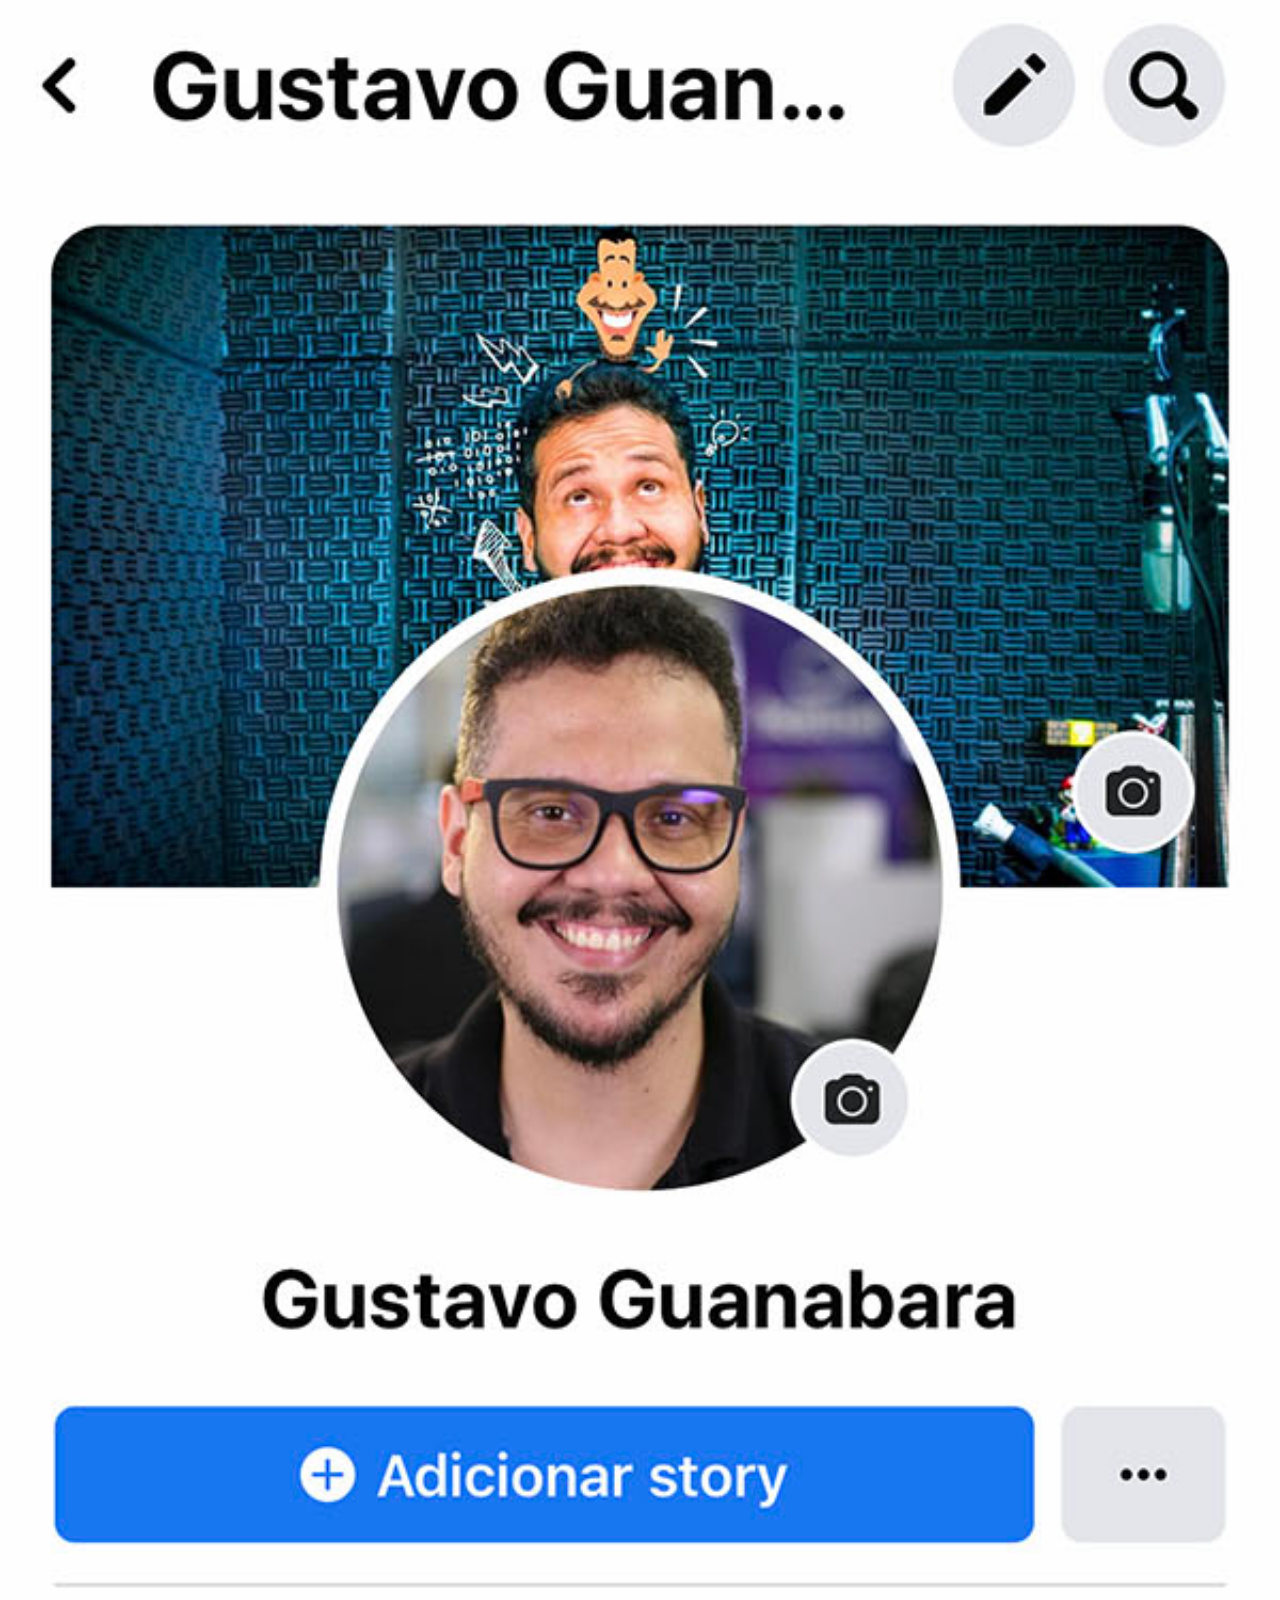
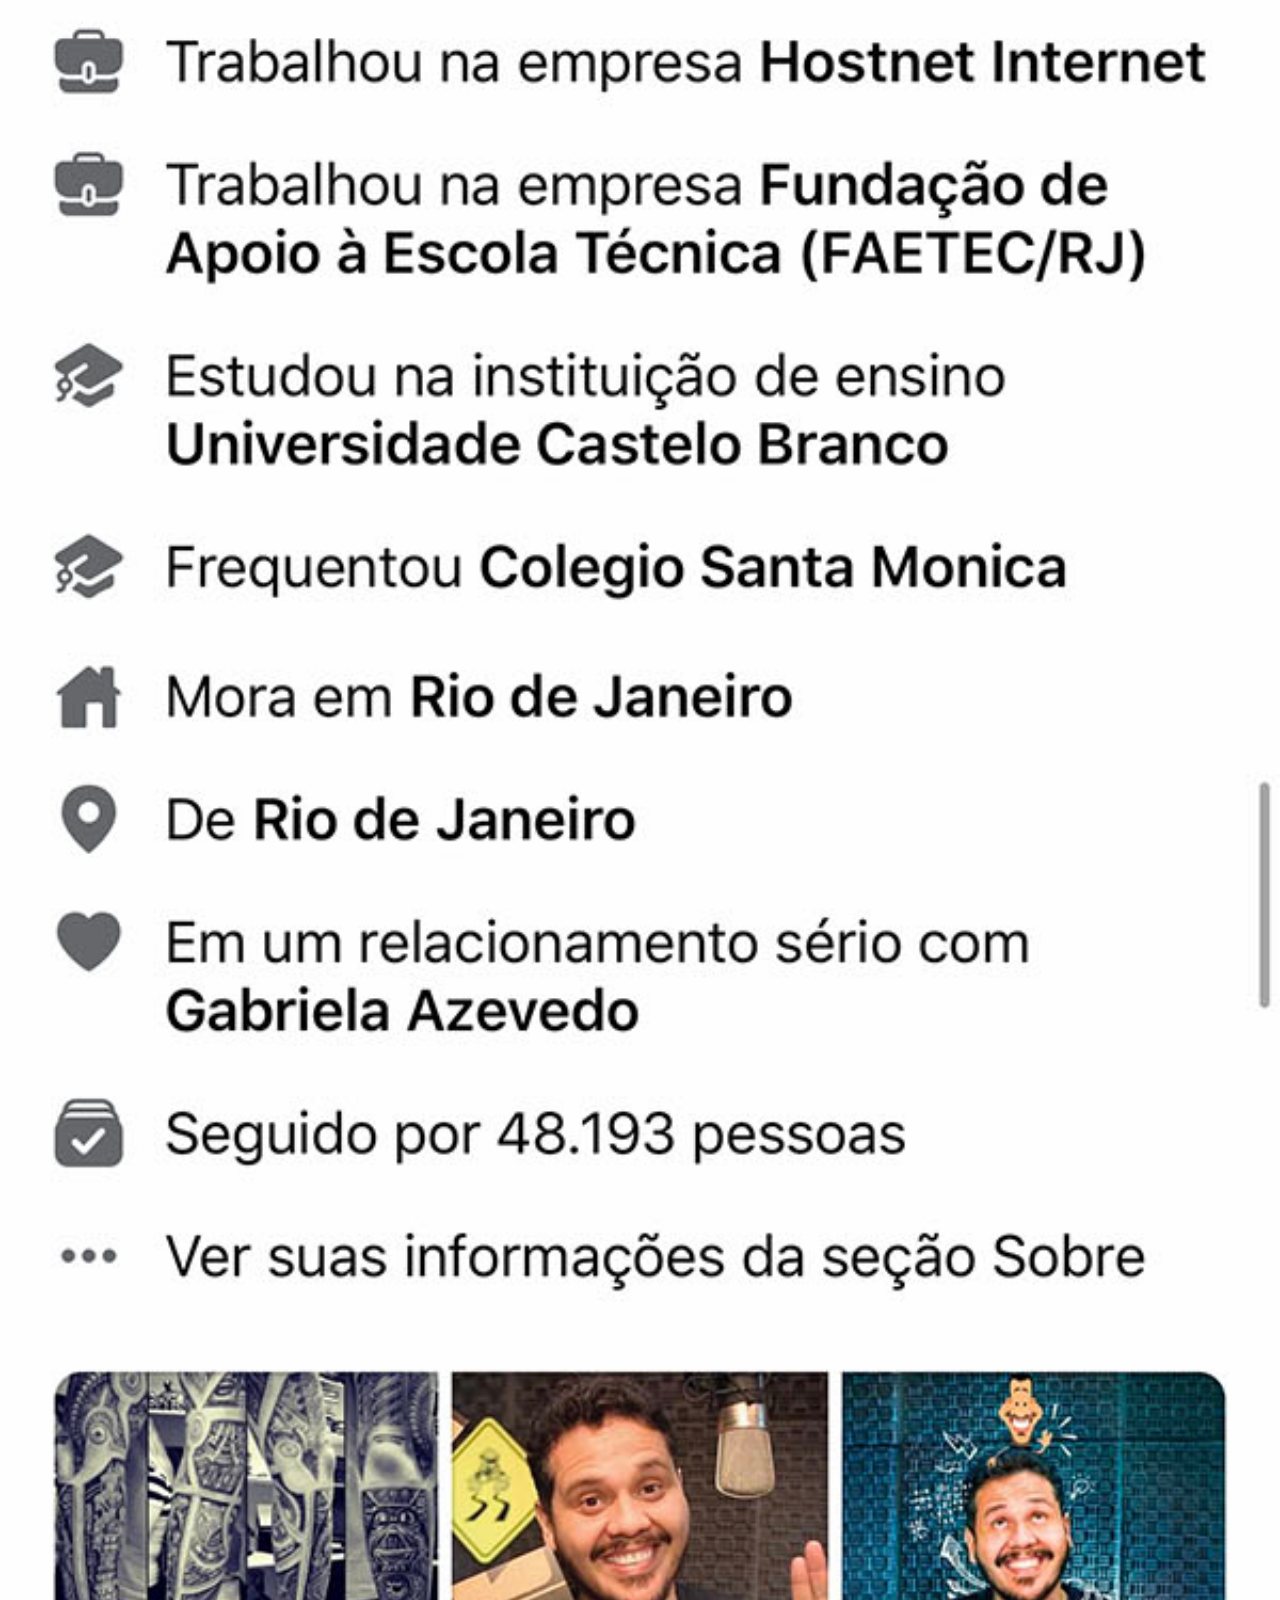
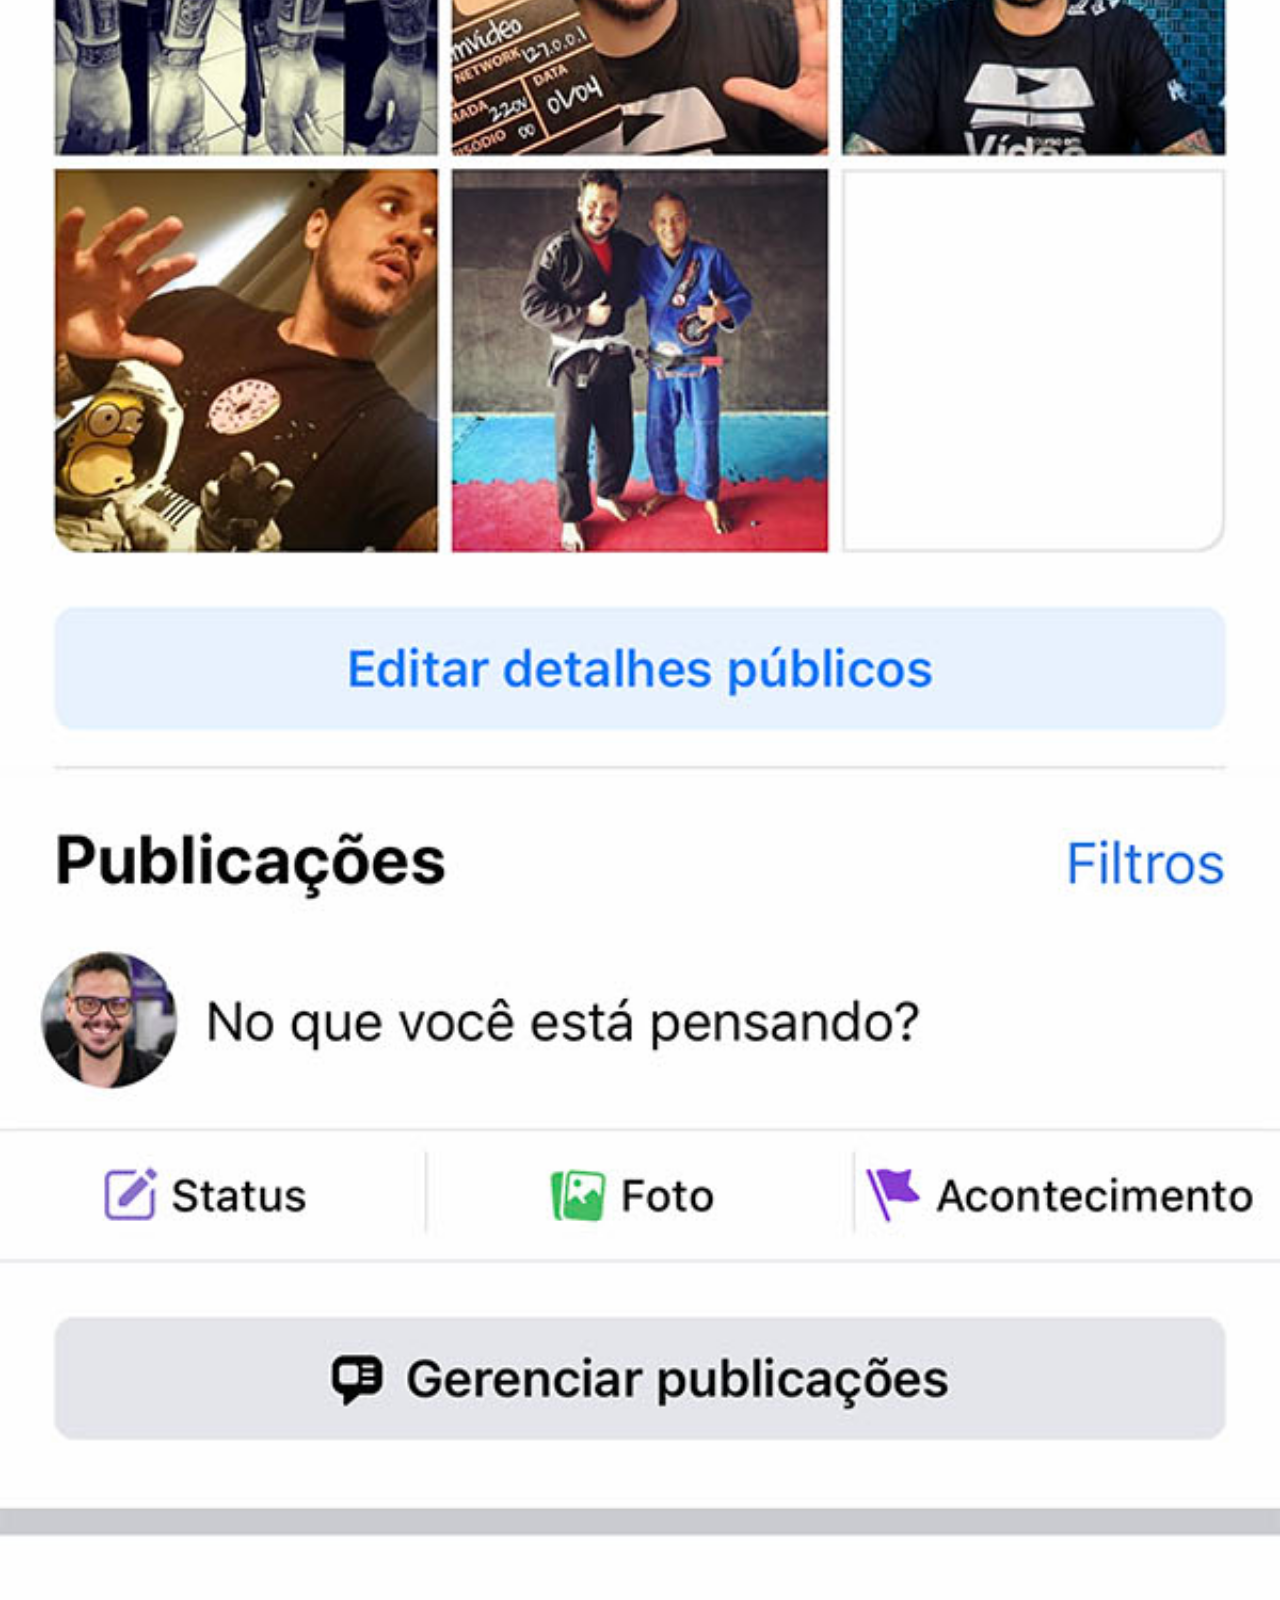
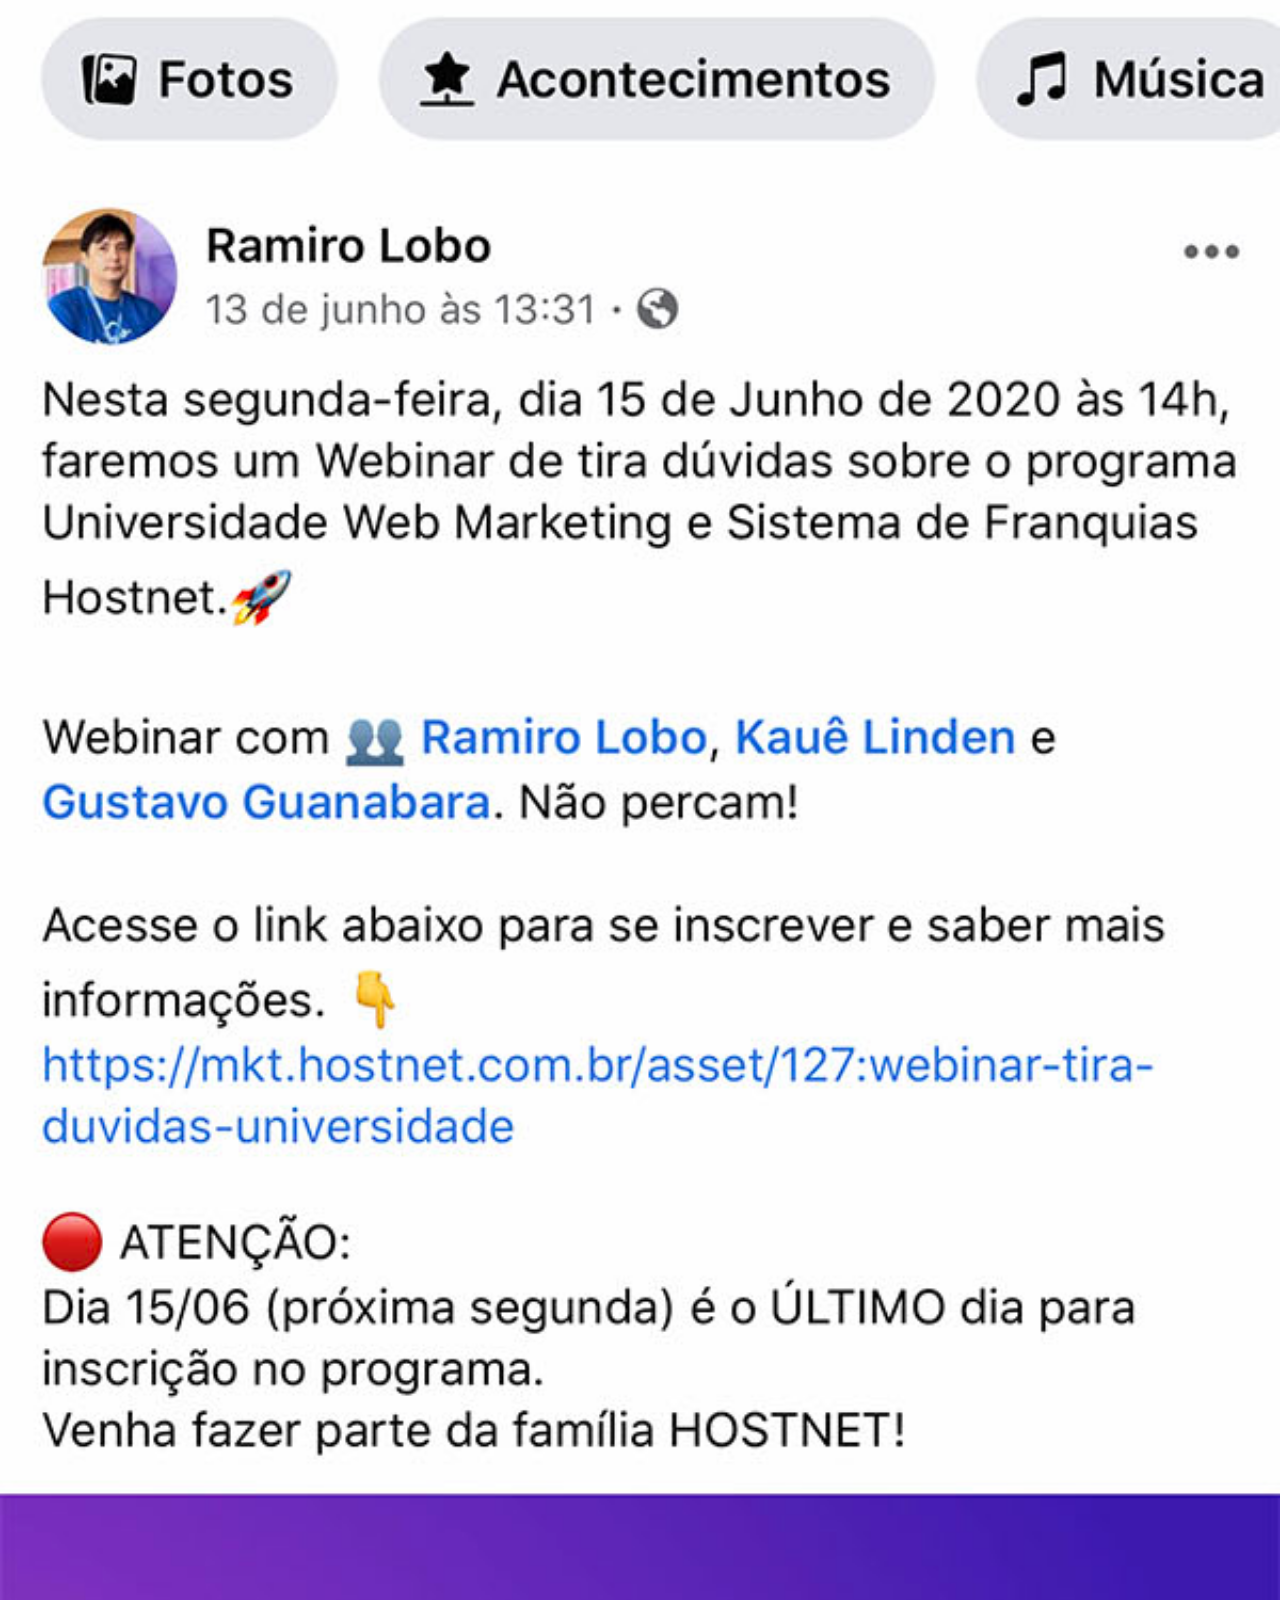
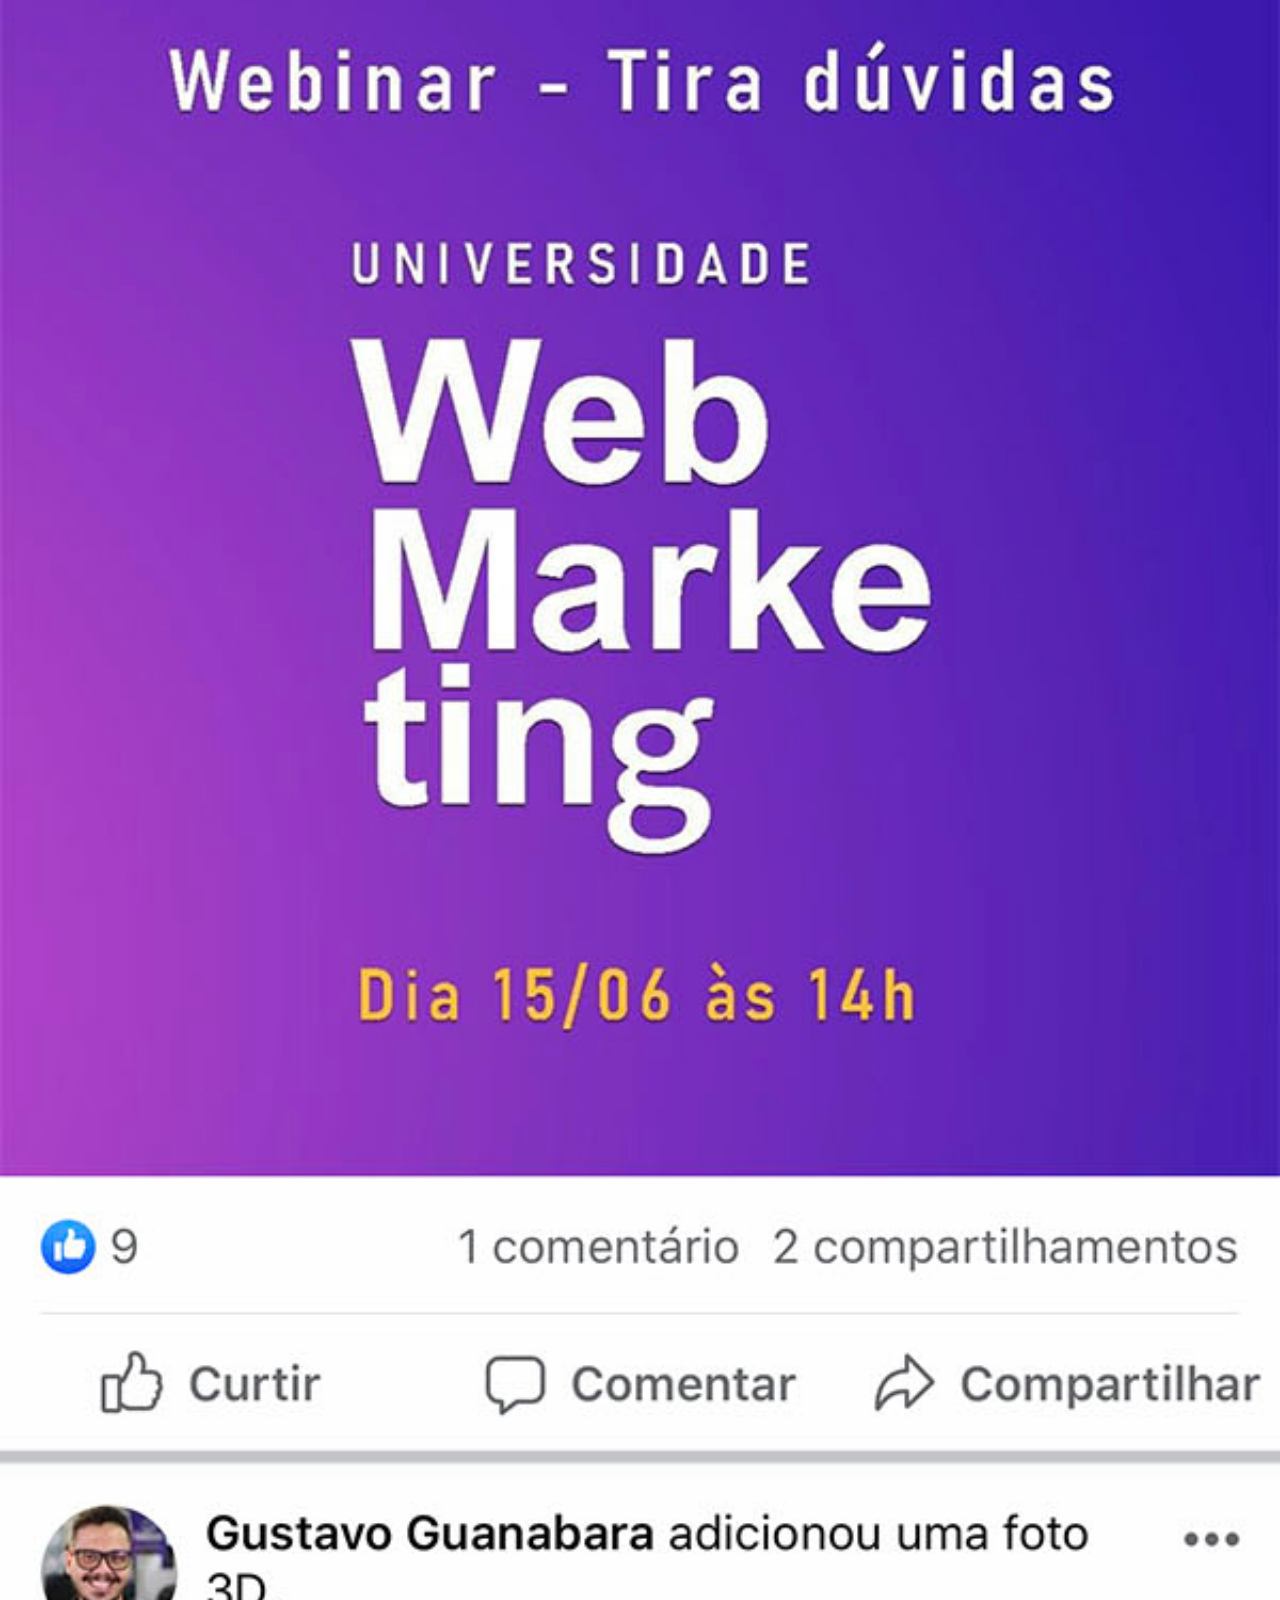
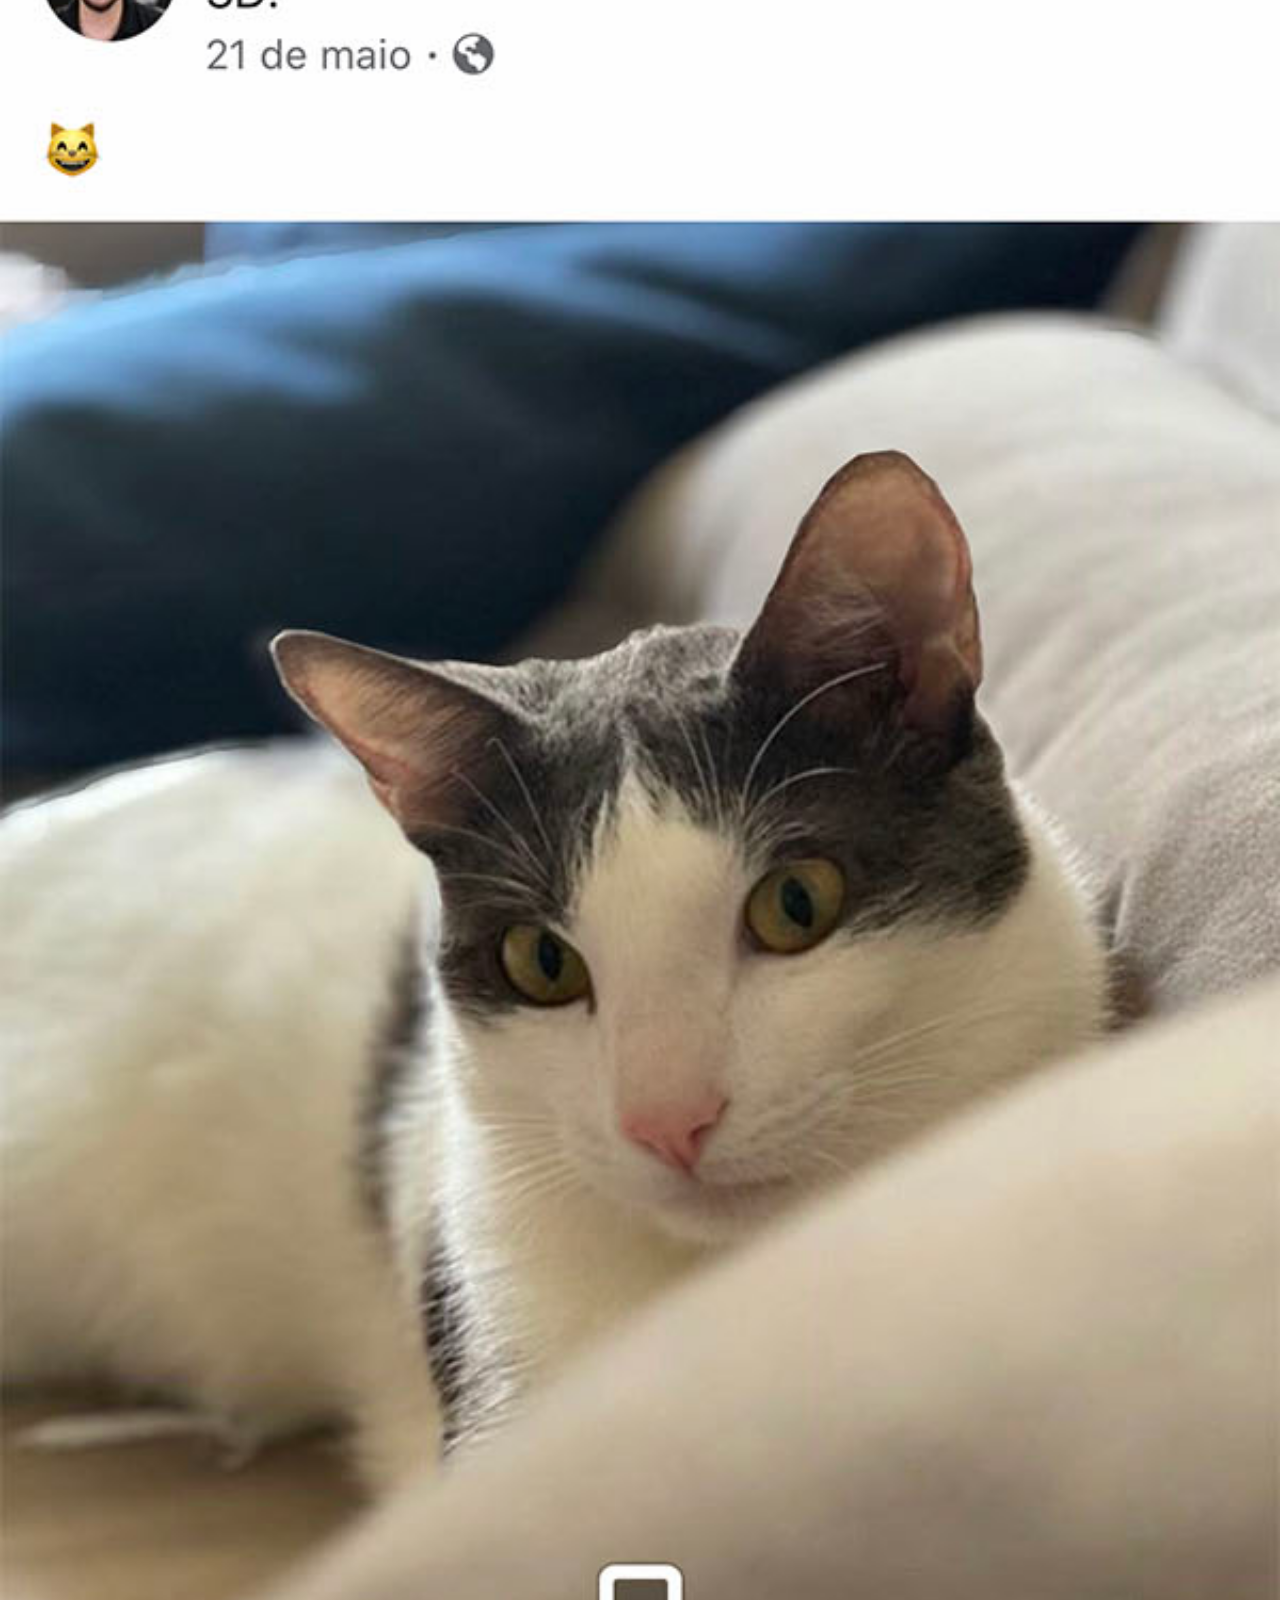
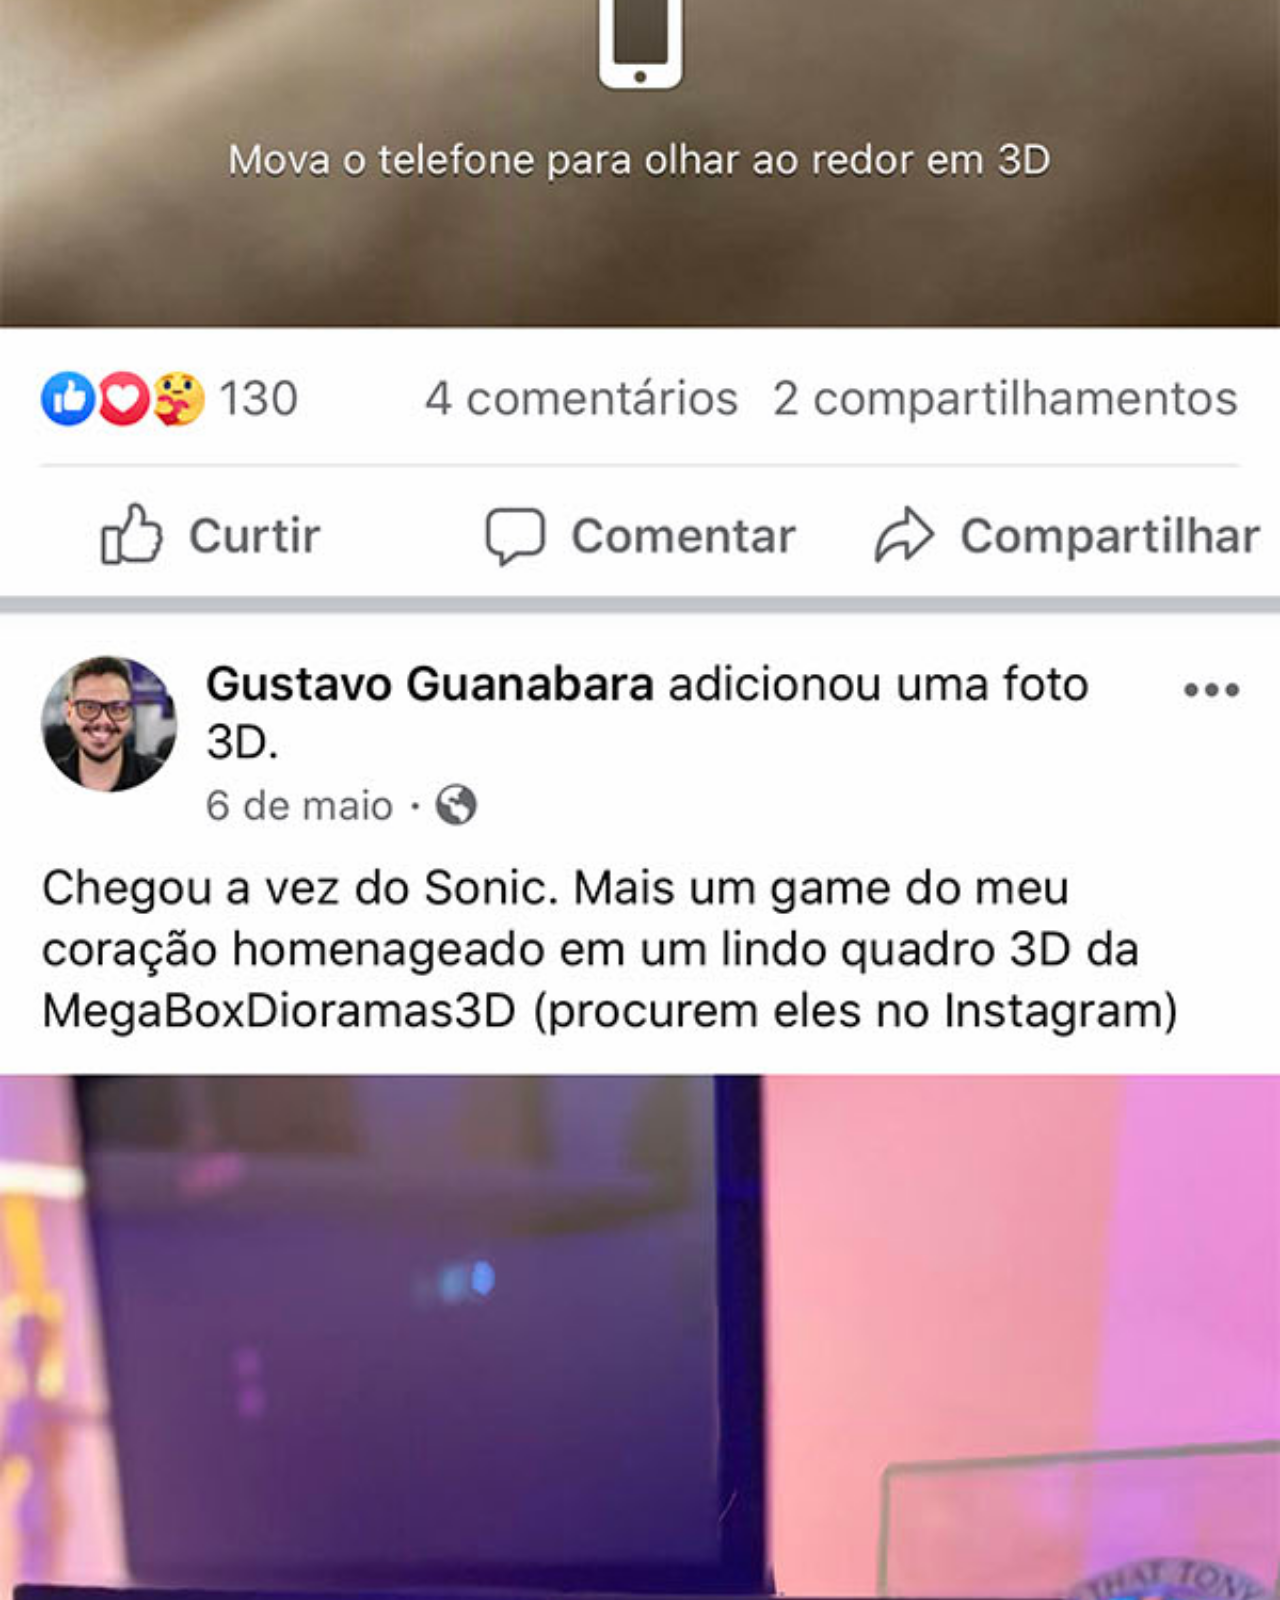
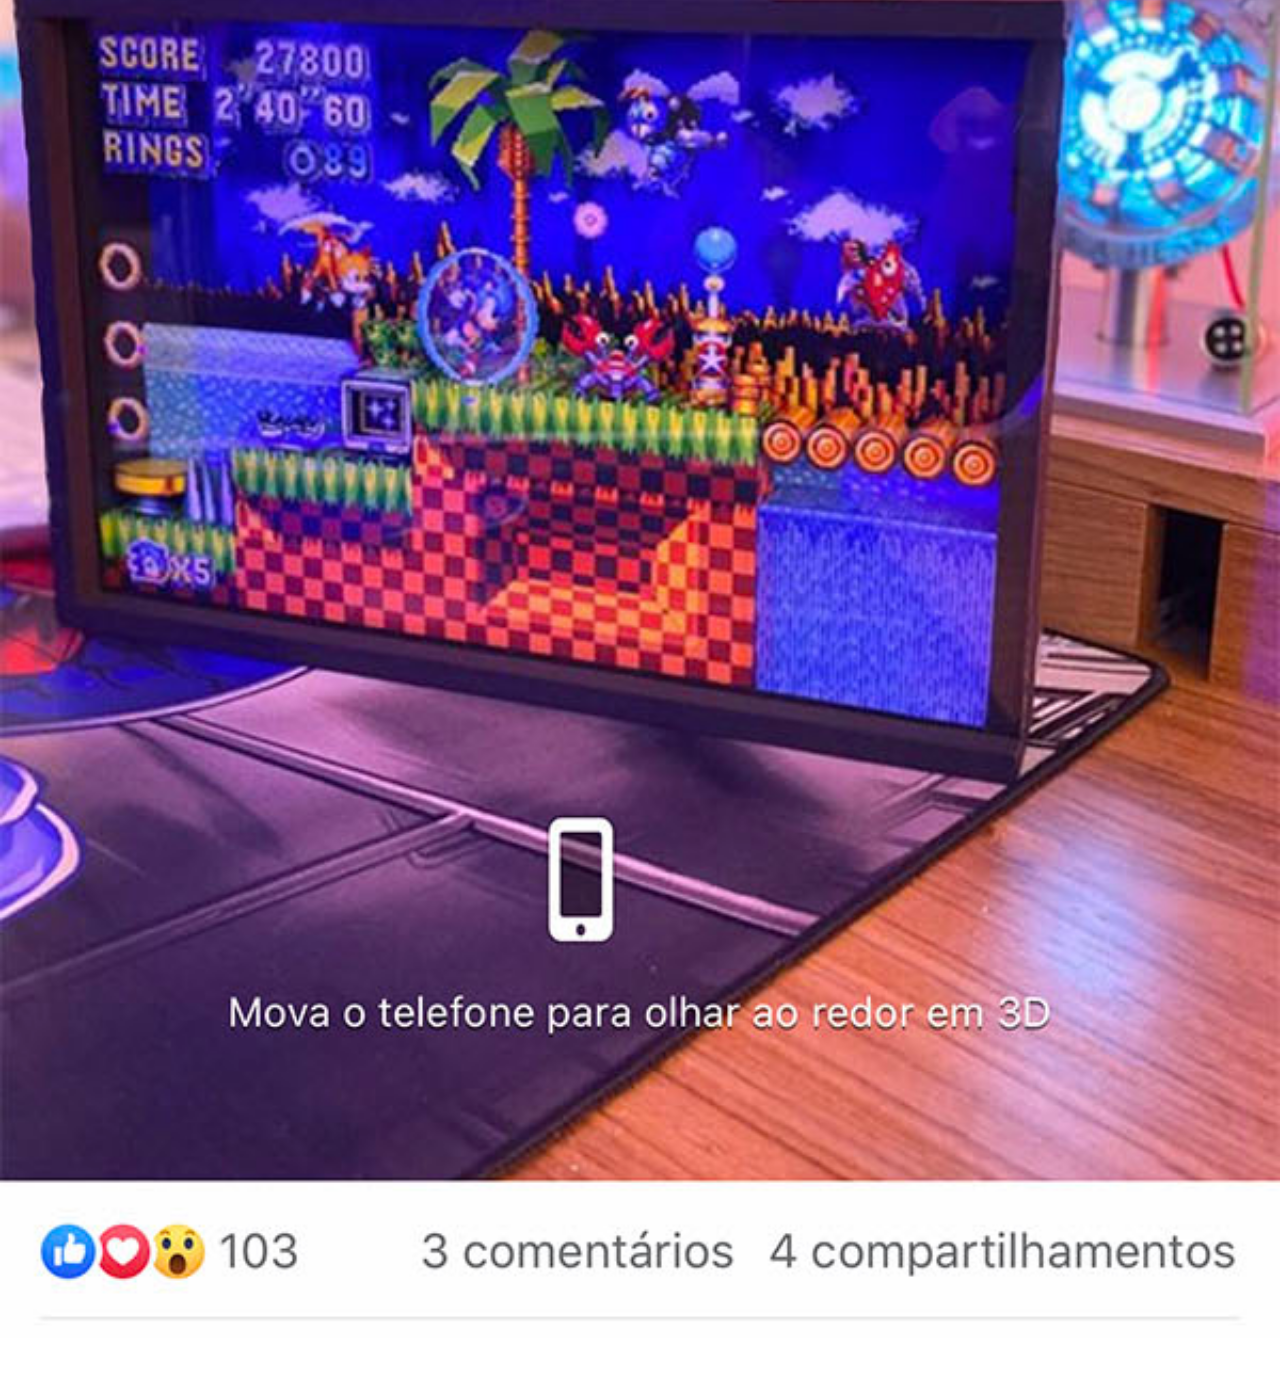
==== facebook.html @ 780e92a7 "adicionando arquivos" ====
<!DOCTYPE html>
<html lang="pt-br">
<head>
    <meta charset="UTF-8">
    <meta name="viewport" content="width=device-width, initial-scale=1.0">
    <title>Facebook</title>
    <link rel="stylesheet" href="estilo/social.css">
</head>
<body>
    <img src="imagens/tela-facebook.jpg" alt="Facebook">
    <a href="https://www.facebook.com/gustavoguanabara" target="_blank">ACESSE</a>
</body>
</html>
---- estilo/social.css ----
*{
    margin: 0;
    padding: 0;
    font-family: Arial, Helvetica, sans-serif;
}

::-webkit-scrollbar{
    width: 0px;
    height: 0px;
}

img{
    width: 100vw;
}

a{
    display: block;
    text-decoration: none;
    text-align: center;
    color: white;
    font-weight: bolder;
    padding: 20px;
}

a:hover{
    background-color: red;
}
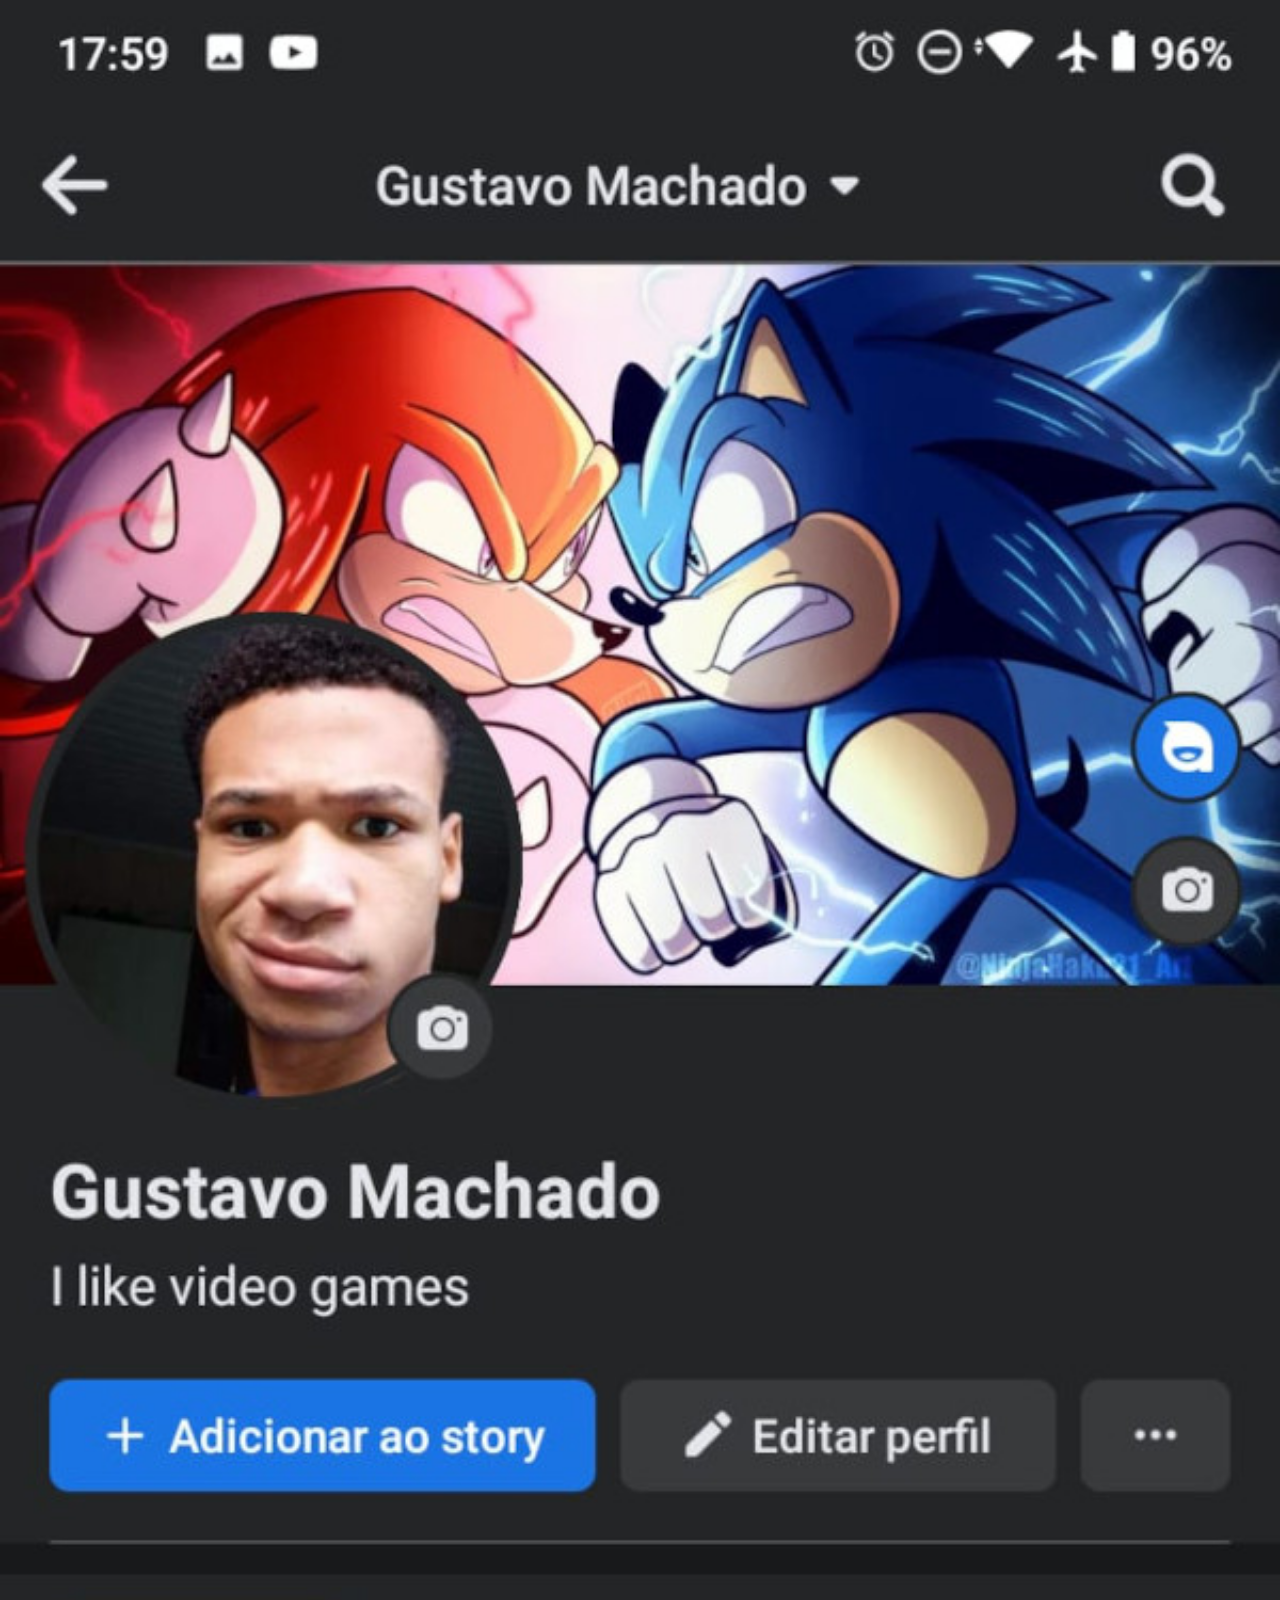
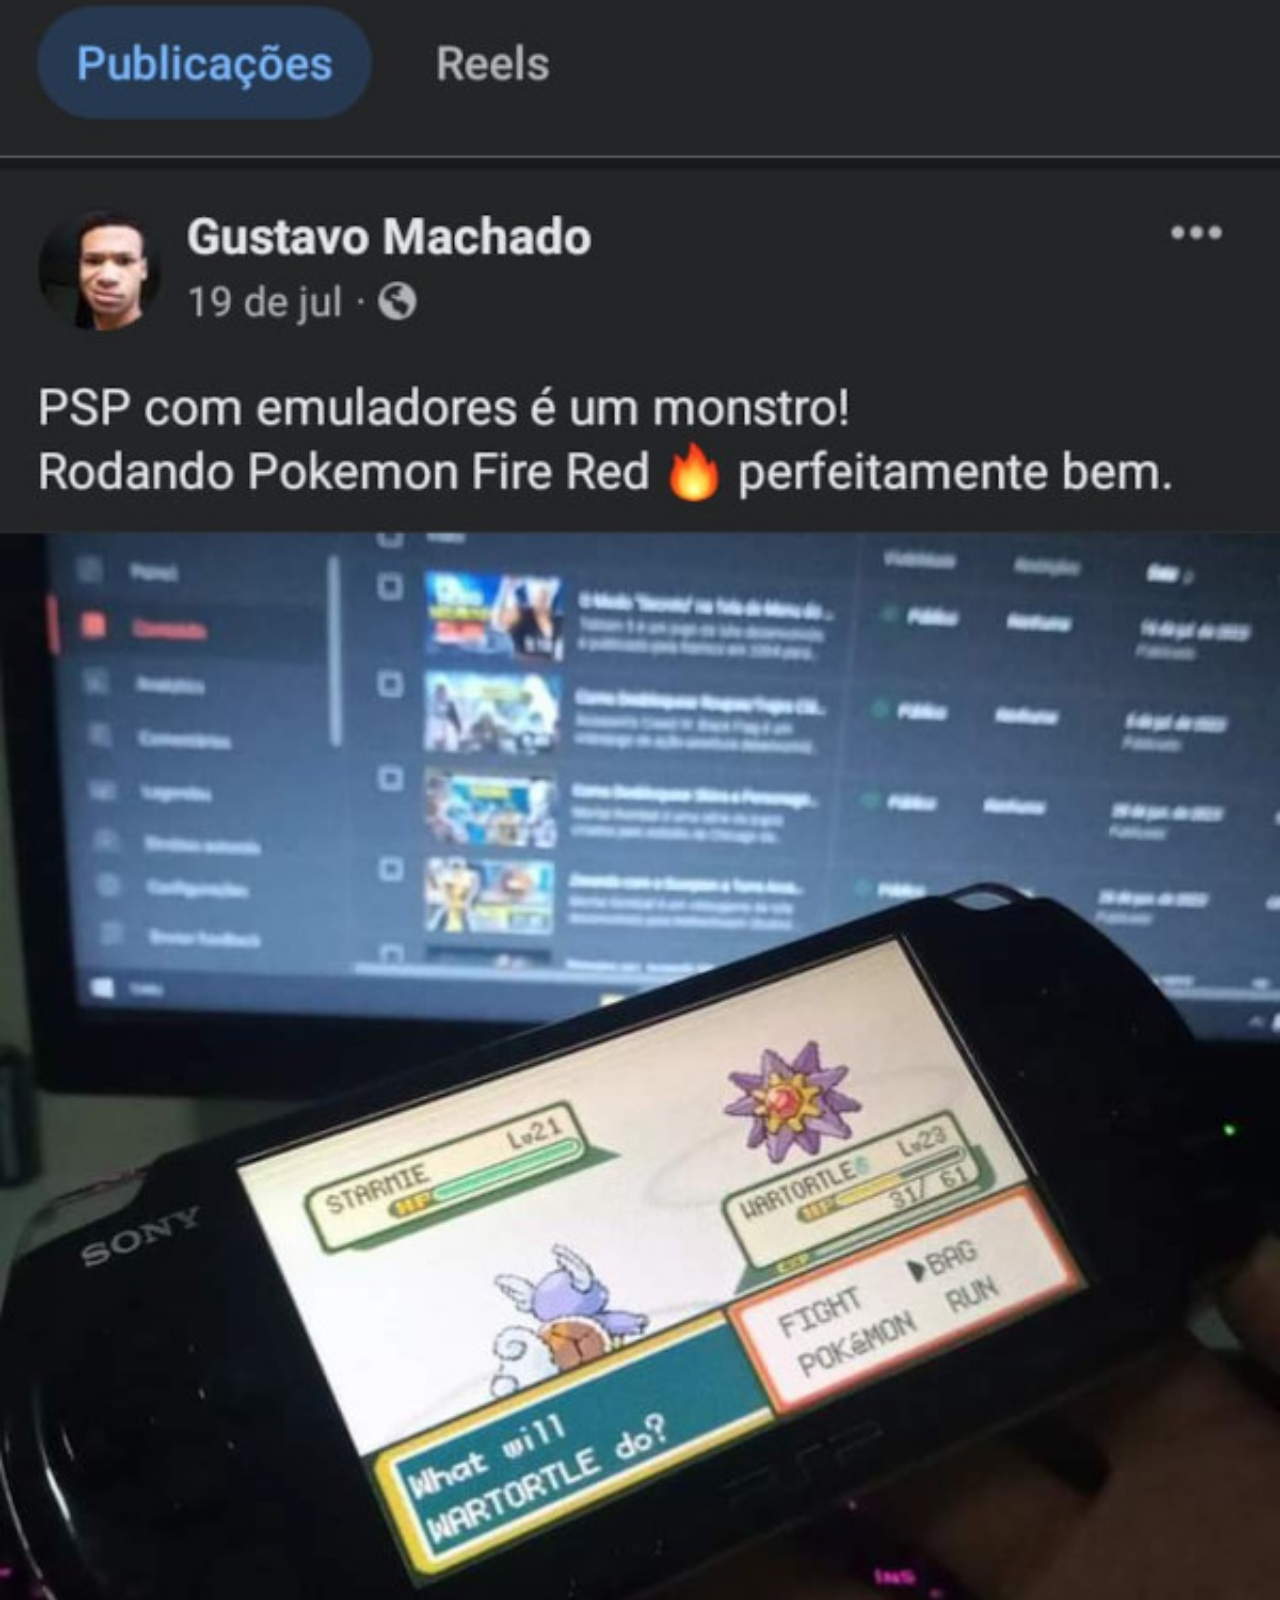
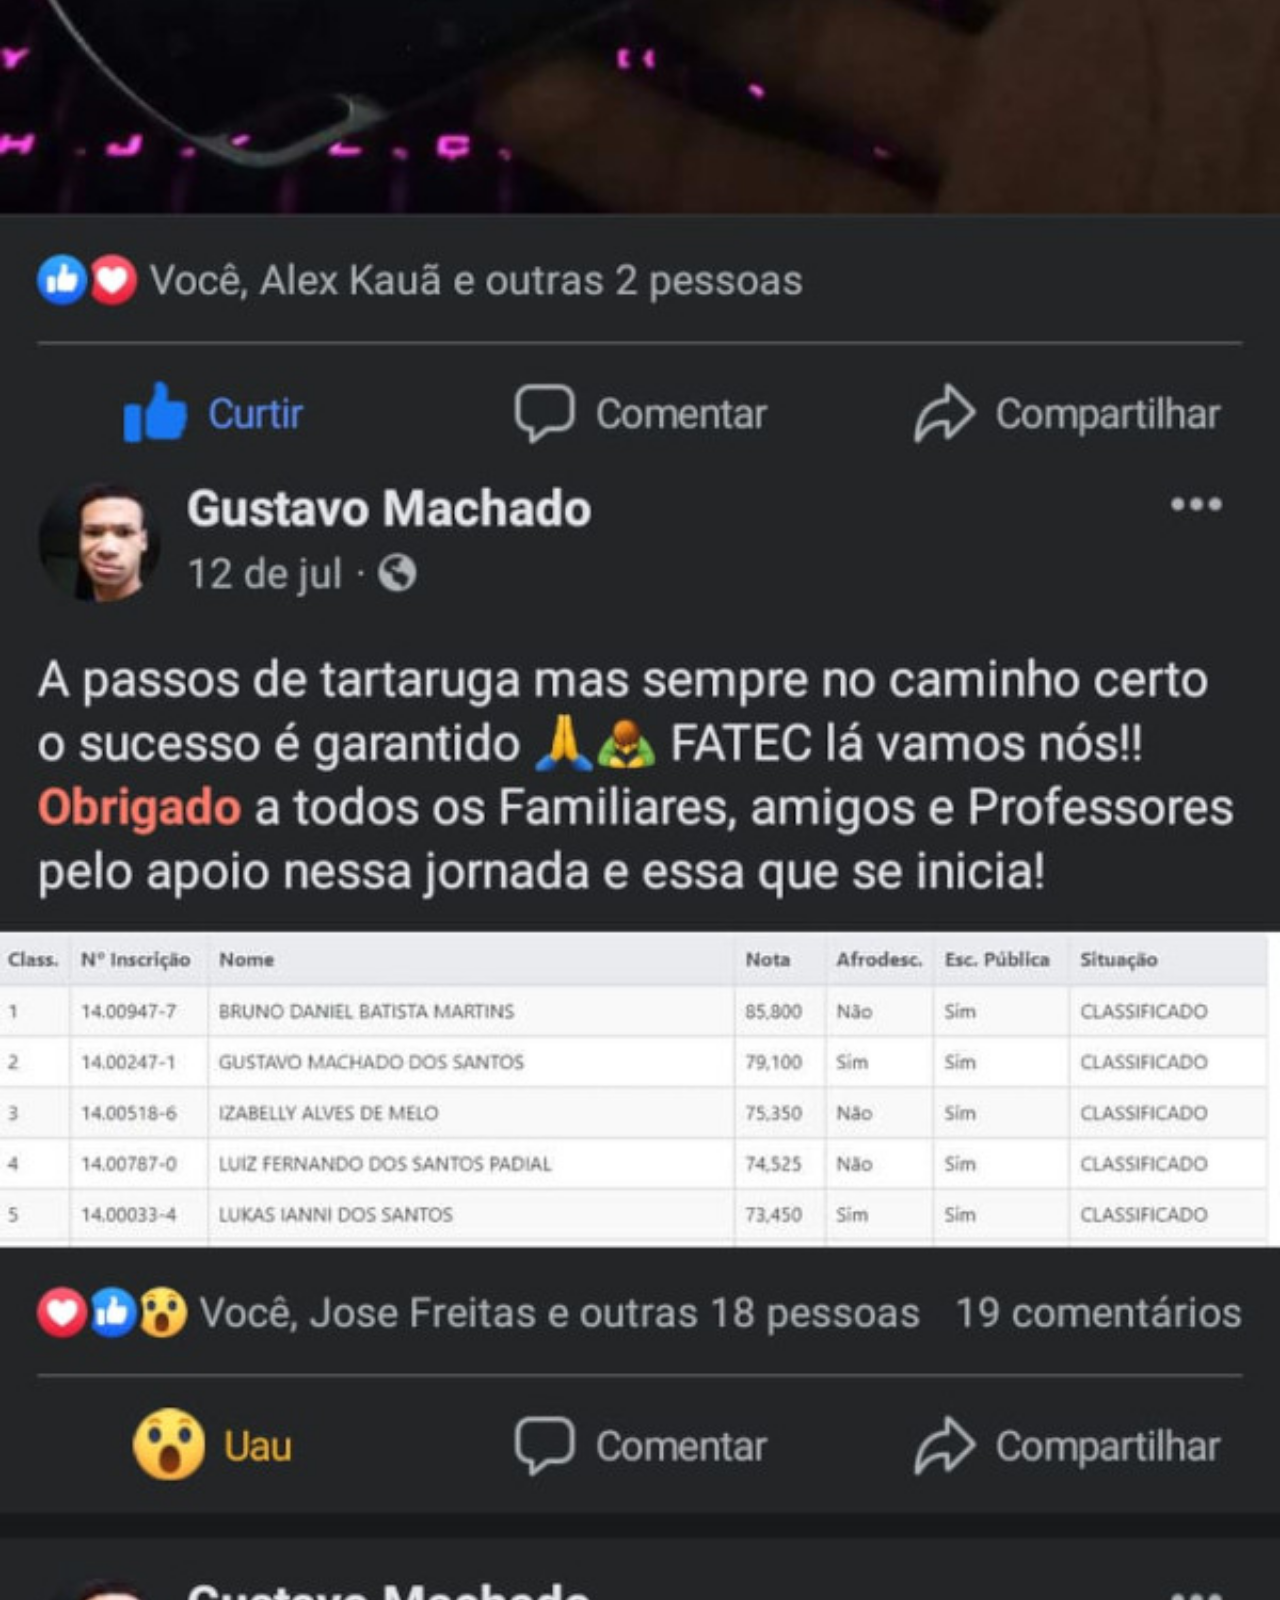
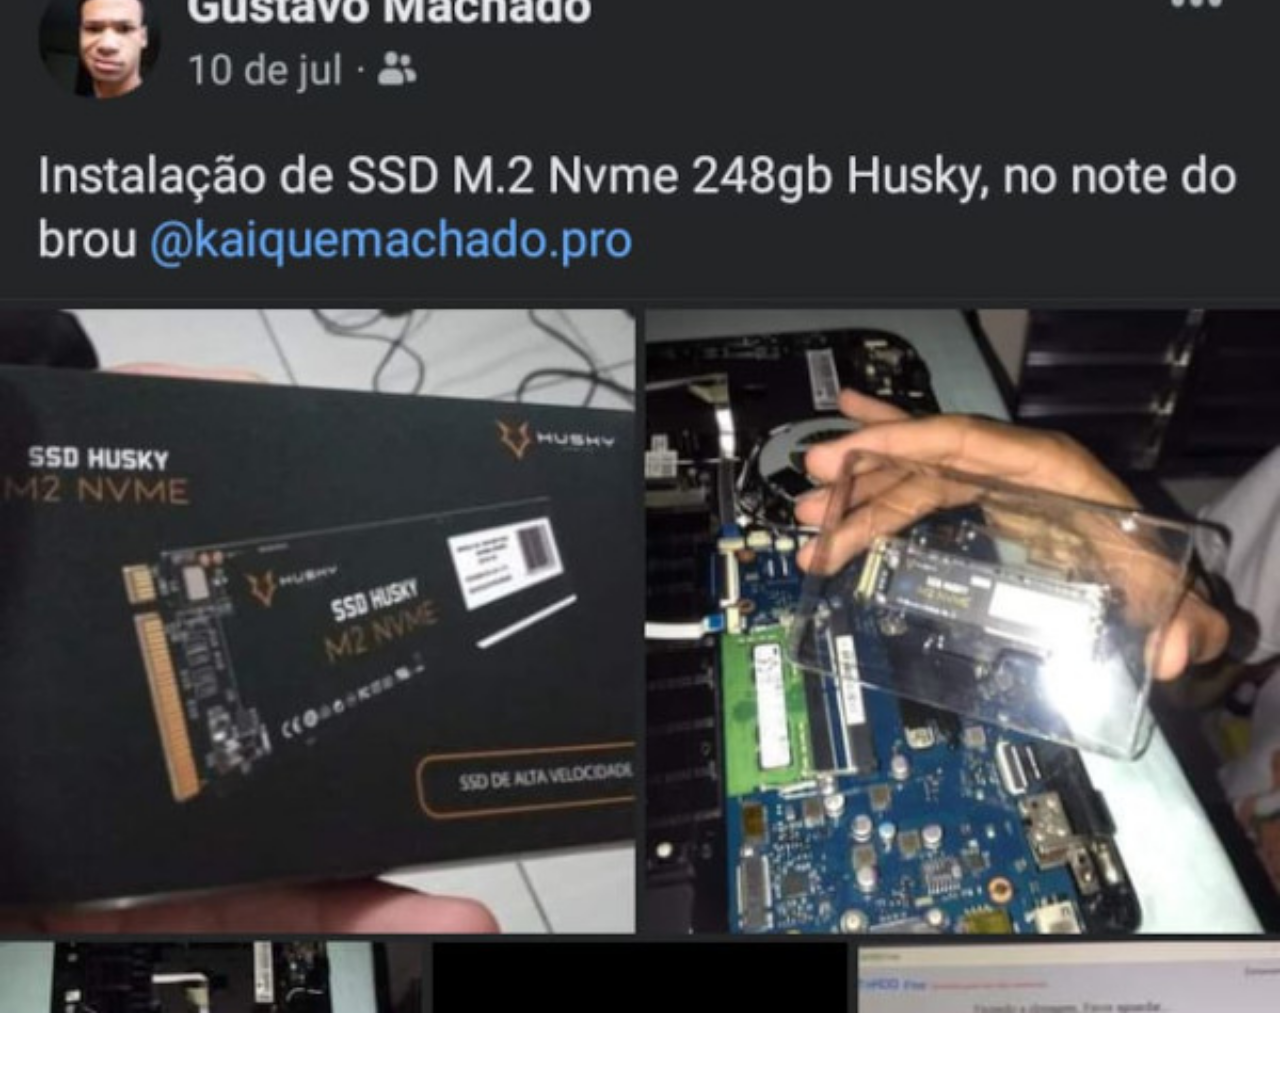
==== commit c76fe193: "Atualizando imagens" ====
--- a/facebook.html
+++ b/facebook.html
@@ -8,6 +8,6 @@
 </head>
 <body>
     <img src="imagens/tela-facebook.jpg" alt="Facebook">
-    <a href="https://www.facebook.com/gustavoguanabara" target="_blank">ACESSE</a>
+    <a href="https://www.facebook.com/profile.php?id=100006269641793" target="_blank">ACESSE</a>
 </body>
 </html>